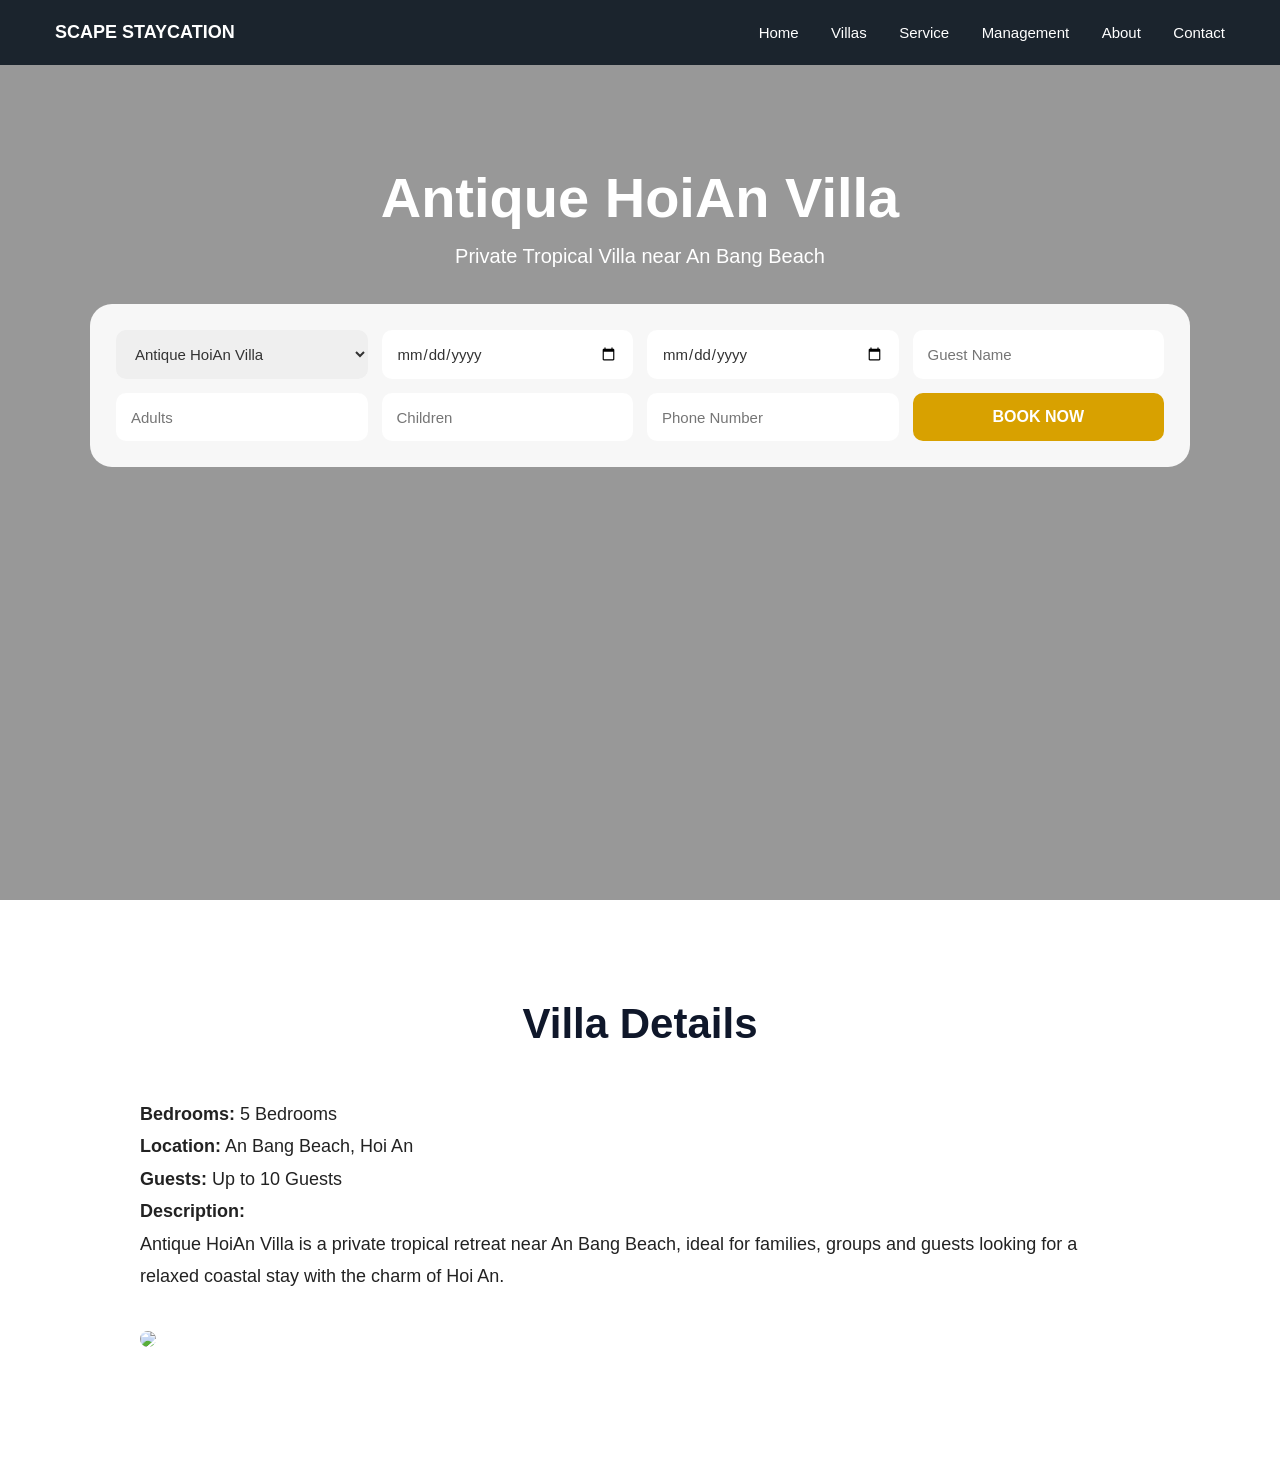
==== antique-hoian-villa.html @ 4401908b "Add files via upload" ====
<!DOCTYPE html>
<html lang="en">
<head>
<meta charset="UTF-8">
<meta name="viewport" content="width=device-width, initial-scale=1.0">
<title>Antique HoiAn Villa | Scape Staycation</title>
<link rel="stylesheet" href="style.css">
</head>
<body>

<header>
    <div class="logo">SCAPE STAYCATION</div>
    <nav>
    <a href="index.html">Home</a>
    <a href="villas.html">Villas</a>
    <a href="service.html">Service</a>
    <a href="management.html">Management</a>
    <a href="about.html">About</a>
    <a href="contact.html">Contact</a>
</nav>
</header>

<section class="hero">
    <div class="hero-content">
        <h1>Antique HoiAn Villa</h1>
        <p>Private Tropical Villa near An Bang Beach</p>

        <div class="booking-box">
            <select id="villa">
                <option>Antique HoiAn Villa</option>
            </select>

            <input type="date" id="checkin">
            <input type="date" id="checkout">
            <input type="text" id="guest" placeholder="Guest Name">

            <input type="number" id="adults" placeholder="Adults">
            <input type="number" id="children" placeholder="Children">
            <input type="text" id="phone" placeholder="Phone Number">

            <button onclick="bookNow()">BOOK NOW</button>
        </div>
    </div>
</section>

<section class="villas-preview">
    <h2>Villa Details</h2>

    <div style="max-width:1000px; margin:auto; color:#222; line-height:1.8; font-size:18px;">

        <p><strong>Bedrooms:</strong> 5 Bedrooms</p>
        <p><strong>Location:</strong> An Bang Beach, Hoi An</p>
        <p><strong>Guests:</strong> Up to 10 Guests</p>
        <p><strong>Description:</strong></p>

        <p>
            Antique HoiAn Villa is a private tropical retreat near An Bang Beach,
            ideal for families, groups and guests looking for a relaxed coastal stay
            with the charm of Hoi An.
        </p>

        <br>

        <img src="https://images.unsplash.com/photo-1582719478250-c89cae4dc85b?auto=format&fit=crop&w=1400&q=80"
             style="width:100%; border-radius:20px;">

    </div>
</section>

<script src="script.js"></script>
</body>
</html>
---- style.css ----
* {
  margin: 0;
  padding: 0;
  box-sizing: border-box;
  font-family: Arial, sans-serif;
}

html {
  scroll-behavior: smooth;
}

body {
  background: #f5f5f5;
  color: #222;
}

/* HEADER */
header {
  position: fixed;
  top: 0;
  width: 100%;
  padding: 22px 55px;
  display: flex;
  justify-content: space-between;
  align-items: center;
  background: rgba(10, 20, 30, 0.88);
  z-index: 1000;
}

.logo {
    display: flex;
    align-items: center;
    gap: 10px;
    font-weight: bold;
    font-size: 18px;
  color: white;
}

.logo img {
    width: 42px;
    height: 42px;
    object-fit: contain;
}

nav a {
  color: white;
  text-decoration: none;
  margin-left: 28px;
  font-size: 15px;
}

nav a:hover {
  color: #d8a100;
}

/* HERO */
.hero {
  min-height: 100vh;
  padding-top: 145px;
  padding-bottom: 70px;
  background:
    linear-gradient(rgba(0,0,0,0.38), rgba(0,0,0,0.38)),
    url('https://images.unsplash.com/photo-1507525428034-b723cf961d3e?auto=format&fit=crop&w=1600&q=80');
  background-size: cover;
  background-position: center;
  display: flex;
  justify-content: center;
  align-items: flex-start;
}

.hero-content {
  width: 100%;
  max-width: 1200px;
  text-align: center;
  color: white;
  margin-top: 20px;
  padding: 0 20px;
}

.hero h1 {
  font-size: 56px;
  margin-bottom: 15px;
}

.hero p {
  font-size: 20px;
  margin-bottom: 36px;
}

/* BOOKING GENERAL */
.booking-box {
  background: rgba(255,255,255,0.92);
  padding: 26px;
  border-radius: 22px;
  max-width: 1100px;
  margin: 0 auto;
}

.booking-box input,
.booking-box select {
  padding: 15px;
  border: none;
  border-radius: 10px;
  font-size: 15px;
  color: #333;
}

.booking-box button {
  background: #d8a100;
  color: white;
  border: none;
  border-radius: 10px;
  font-size: 16px;
  cursor: pointer;
  padding: 15px;
  font-weight: bold;
}

.booking-box button:hover {
  background: #b88a00;
}

/* HOME BOOKING */
.booking-box:not(.service-box-layout) {
  display: grid;
  grid-template-columns: repeat(4, 1fr);
  gap: 14px;
}

/* VILLAS */
.villas-preview {
  padding: 100px 60px;
  background: white;
  color: #222;
}

.villas-preview h2 {
  text-align: center;
  font-size: 42px;
  margin-bottom: 50px;
  color: #0f172a;
}

.villa-grid {
  display: grid;
  grid-template-columns: repeat(3, 1fr);
  gap: 28px;
  max-width: 1200px;
  margin: 0 auto;
}

.villa-card {
  background: white;
  border-radius: 18px;
  overflow: hidden;
  box-shadow: 0 10px 30px rgba(0,0,0,0.12);
}

.villa-card img {
  width: 100%;
  height: 250px;
  object-fit: cover;
}

.villa-card-content {
  padding: 22px;
}

.villa-card h3 {
  margin-bottom: 12px;
  font-size: 24px;
  color: #0f172a;
}

.villa-card p {
  color: #555;
  margin-bottom: 18px;
  line-height: 1.6;
}

.villa-card a {
  display: inline-block;
  background: #d8a100;
  color: white;
  text-decoration: none;
  padding: 12px 22px;
  border-radius: 8px;
  font-weight: bold;
}

/* SERVICE PAGE */
.service-box-layout {
  display: grid;
  grid-template-columns: 2.1fr 0.75fr;
  gap: 16px;
  align-items: start;
  max-width: 1050px;
  margin: 0 auto;
  padding: 18px;
}

.service-main {
  display: grid;
  grid-template-columns: repeat(4, 1fr);
  gap: 10px;
}

.service-main select,
.service-main input {
  padding: 11px 12px;
  border: none;
  border-radius: 10px;
  font-size: 13px;
  color: #333;
  height: 46px;
}

.price-box {
  grid-column: span 4;
  background: linear-gradient(90deg, #fff7df, #ffffff);
  border-radius: 10px;
  padding: 13px 16px;
  color: #222;
  display: flex;
  justify-content: space-between;
  gap: 12px;
  align-items: center;
  min-height: 70px;
}

.price-box strong {
  font-size: 15px;
}

#servicePrice {
  color: #c40000;
  font-size: 17px;
  font-weight: bold;
}

.price-box small {
  color: #555;
  font-size: 13px;
}

.service-main button {
  grid-column: span 2;
  background: #d8a100;
  color: white;
  border: none;
  border-radius: 10px;
  padding: 13px;
  height: 48px;
  font-size: 15px;
  font-weight: bold;
  cursor: pointer;
}

.service-price-list {
  background: rgba(255,255,255,0.96);
  padding: 15px;
  border-radius: 13px;
  color: #222;
  font-size: 13px;
  max-height: 420px;
  overflow-y: auto;
}

.service-price-list h3 {
  margin-bottom: 14px;
  color: #0f172a;
  font-size: 16px;
}

.service-price-list p {
  display: flex;
  justify-content: space-between;
  gap: 10px;
  border-bottom: 1px solid #ddd;
  padding: 7px 0;
  font-size: 12.5px;
  line-height: 1.4;
}

.service-price-list strong {
  white-space: nowrap;
  color: #0f172a;
}

/* FOOTER / SIMPLE SECTIONS */
footer {
  background: #0f172a;
  color: white;
  text-align: center;
  padding: 35px 20px;
}

/* MOBILE */
@media(max-width: 900px) {
  header {
    position: relative;
    padding: 22px 20px;
    flex-direction: column;
    gap: 16px;
  }

  .logo {
    font-size: 28px;
    text-align: center;
  }

  nav {
    text-align: center;
  }

  nav a {
    display: inline-block;
    margin: 6px 10px;
    font-size: 15px;
  }

  .hero {
    padding-top: 55px;
    min-height: auto;
  }

  .hero h1 {
    font-size: 38px;
  }

  .hero p {
    font-size: 18px;
  }

  .booking-box:not(.service-box-layout) {
    grid-template-columns: 1fr;
  }

  .service-box-layout {
    grid-template-columns: 1fr;
    max-width: 94%;
  }

  .service-main {
    grid-template-columns: 1fr;
  }

  .price-box,
  .service-main button {
    grid-column: span 1;
  }

  .price-box {
    flex-direction: column;
    align-items: flex-start;
  }

  .villa-grid {
    grid-template-columns: 1fr;
  }

  .villas-preview {
    padding: 70px 22px;
  }
.logo span {
    color: white;
}
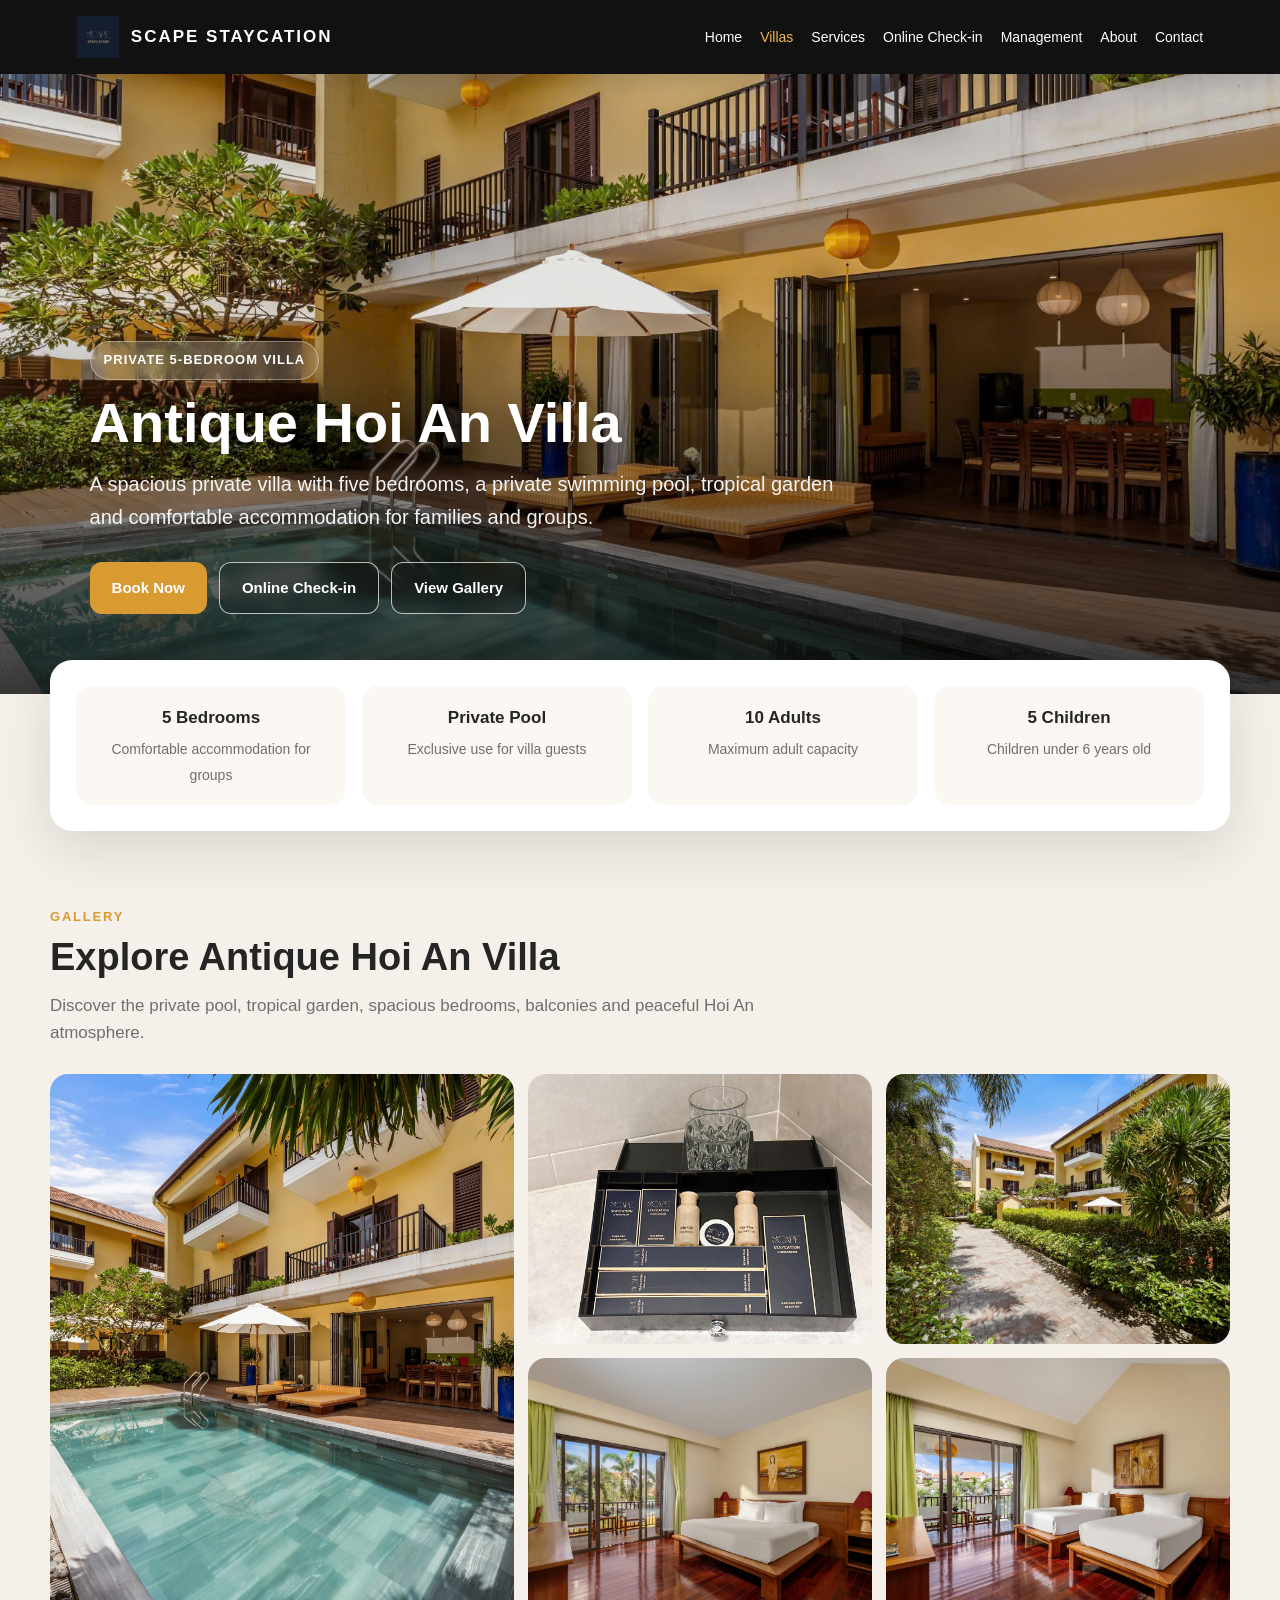
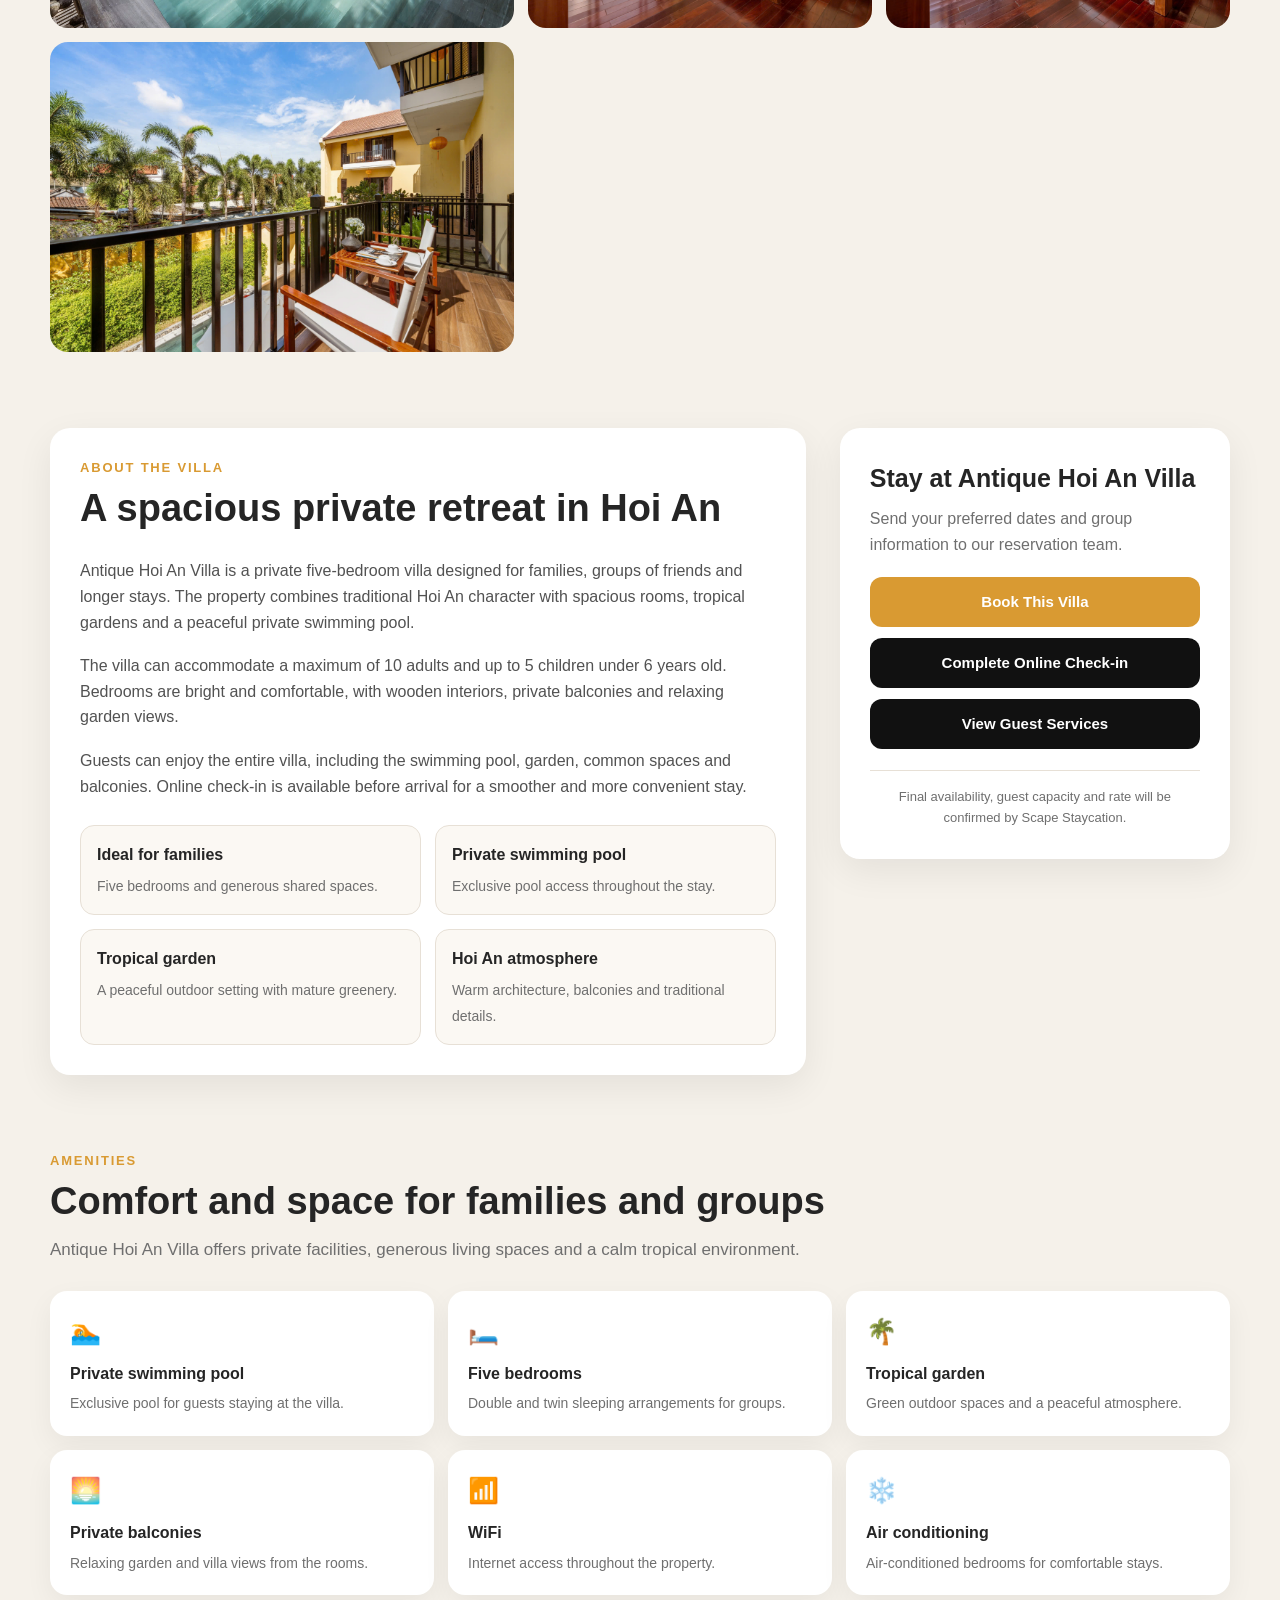
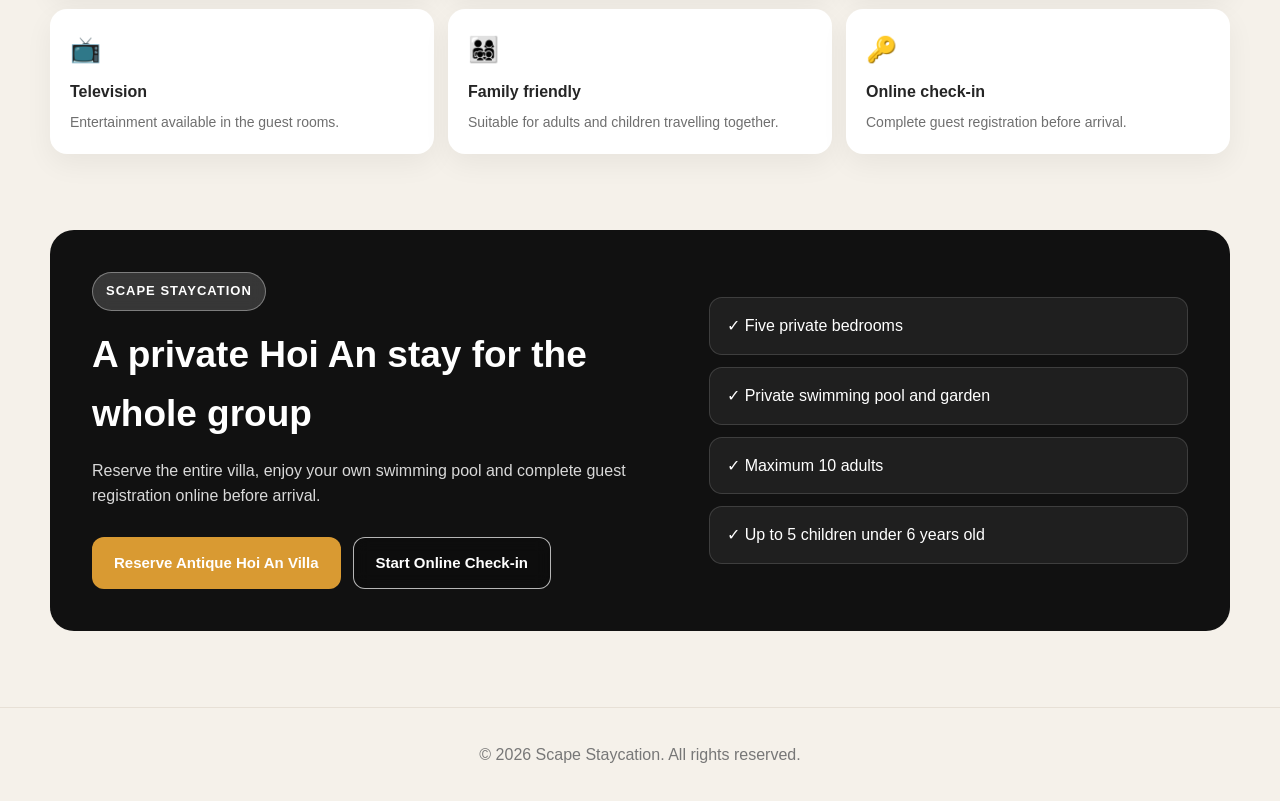
==== commit 12486611: "Enhance HTML structure and add meta description Added meta description and improved layout for bette" ====
--- a/antique-hoian-villa.html
+++ b/antique-hoian-villa.html
@@ -1,72 +1,1108 @@
 <!DOCTYPE html>
 <html lang="en">
 <head>
-<meta charset="UTF-8">
-<meta name="viewport" content="width=device-width, initial-scale=1.0">
-<title>Antique HoiAn Villa | Scape Staycation</title>
-<link rel="stylesheet" href="style.css">
+  <meta charset="UTF-8">
+  <meta name="viewport" content="width=device-width, initial-scale=1.0">
+
+  <title>Antique Hoi An Villa | Scape Staycation</title>
+
+  <meta
+    name="description"
+    content="Antique Hoi An Villa by Scape Staycation — a private 5-bedroom villa with a private pool, tropical garden and accommodation for up to 10 adults and 5 children under 6."
+  >
+
+  <link rel="icon" type="image/png" href="scape-logo.png">
+
+  <style>
+    :root{
+      --black:#111111;
+      --cream:#f5f1ea;
+      --white:#ffffff;
+      --gold:#d99a32;
+      --text:#252525;
+      --muted:#6f6f6f;
+      --line:#e7e0d6;
+      --card:#fbf8f3;
+    }
+
+    *{
+      box-sizing:border-box;
+      margin:0;
+      padding:0;
+    }
+
+    html{
+      scroll-behavior:smooth;
+    }
+
+    body{
+      font-family:Arial,Helvetica,sans-serif;
+      background:var(--cream);
+      color:var(--text);
+      line-height:1.6;
+    }
+
+    img{
+      display:block;
+      max-width:100%;
+    }
+
+    a{
+      color:inherit;
+    }
+
+    header{
+      width:100%;
+      background:var(--black);
+      color:var(--white);
+      padding:16px 6%;
+      display:flex;
+      align-items:center;
+      justify-content:space-between;
+      gap:24px;
+      position:sticky;
+      top:0;
+      z-index:1000;
+      box-shadow:0 8px 24px rgba(0,0,0,.12);
+    }
+
+    .brand{
+      display:flex;
+      align-items:center;
+      gap:12px;
+      text-decoration:none;
+      flex-shrink:0;
+    }
+
+    .brand img{
+      width:42px;
+      height:42px;
+      object-fit:contain;
+    }
+
+    .brand span{
+      font-size:17px;
+      font-weight:700;
+      letter-spacing:2px;
+    }
+
+    nav{
+      display:flex;
+      align-items:center;
+      justify-content:flex-end;
+      flex-wrap:wrap;
+      gap:18px;
+    }
+
+    nav a{
+      color:var(--white);
+      text-decoration:none;
+      font-size:14px;
+      transition:.2s ease;
+    }
+
+    nav a:hover,
+    nav a.active{
+      color:#f2b84b;
+    }
+
+    .hero{
+      min-height:620px;
+      padding:80px 7%;
+      display:flex;
+      align-items:flex-end;
+      background:
+        linear-gradient(
+          to top,
+          rgba(0,0,0,.76),
+          rgba(0,0,0,.08) 62%
+        ),
+        url("antique-3.jpg");
+      background-size:cover;
+      background-position:center;
+      color:var(--white);
+    }
+
+    .hero-content{
+      max-width:860px;
+    }
+
+    .eyebrow{
+      display:inline-block;
+      margin-bottom:14px;
+      padding:8px 13px;
+      border-radius:999px;
+      background:rgba(255,255,255,.16);
+      border:1px solid rgba(255,255,255,.35);
+      backdrop-filter:blur(8px);
+      font-size:13px;
+      font-weight:700;
+      letter-spacing:1px;
+      text-transform:uppercase;
+    }
+
+    .hero h1{
+      font-size:56px;
+      line-height:1.05;
+      margin-bottom:15px;
+      text-shadow:0 6px 25px rgba(0,0,0,.35);
+    }
+
+    .hero p{
+      max-width:760px;
+      font-size:20px;
+      line-height:1.65;
+      color:#f4f4f4;
+    }
+
+    .hero-actions{
+      margin-top:28px;
+      display:flex;
+      flex-wrap:wrap;
+      gap:12px;
+    }
+
+    .button{
+      display:inline-flex;
+      align-items:center;
+      justify-content:center;
+      min-height:50px;
+      padding:13px 22px;
+      border-radius:12px;
+      font-size:15px;
+      font-weight:700;
+      text-decoration:none;
+      transition:.2s ease;
+    }
+
+    .button-primary{
+      background:var(--gold);
+      color:var(--white);
+    }
+
+    .button-primary:hover{
+      transform:translateY(-2px);
+      background:#c88927;
+    }
+
+    .button-secondary{
+      color:var(--white);
+      border:1px solid rgba(255,255,255,.7);
+      background:rgba(0,0,0,.22);
+      backdrop-filter:blur(8px);
+    }
+
+    .button-secondary:hover{
+      background:rgba(255,255,255,.14);
+    }
+
+    main{
+      width:min(1180px,calc(100% - 36px));
+      margin:0 auto;
+    }
+
+    .quick-info{
+      margin-top:-34px;
+      position:relative;
+      z-index:5;
+      background:var(--white);
+      border-radius:22px;
+      box-shadow:0 18px 55px rgba(0,0,0,.12);
+      padding:26px;
+      display:grid;
+      grid-template-columns:repeat(4,1fr);
+      gap:16px;
+    }
+
+    .quick-item{
+      padding:18px;
+      border-radius:16px;
+      background:var(--card);
+      text-align:center;
+    }
+
+    .quick-item strong{
+      display:block;
+      font-size:17px;
+      margin-bottom:5px;
+    }
+
+    .quick-item span{
+      color:var(--muted);
+      font-size:14px;
+    }
+
+    section{
+      padding:76px 0 0;
+    }
+
+    .section-heading{
+      margin-bottom:28px;
+    }
+
+    .section-heading span{
+      display:block;
+      color:var(--gold);
+      text-transform:uppercase;
+      font-size:13px;
+      font-weight:700;
+      letter-spacing:1.8px;
+      margin-bottom:8px;
+    }
+
+    .section-heading h2{
+      font-size:38px;
+      line-height:1.15;
+      margin-bottom:12px;
+    }
+
+    .section-heading p{
+      max-width:780px;
+      color:var(--muted);
+      font-size:17px;
+    }
+
+    .gallery{
+      display:grid;
+      grid-template-columns:1.35fr 1fr 1fr;
+      grid-template-rows:270px 270px;
+      gap:14px;
+    }
+
+    .gallery-item{
+      border:0;
+      padding:0;
+      background:none;
+      cursor:pointer;
+      overflow:hidden;
+      border-radius:18px;
+      position:relative;
+    }
+
+    .gallery-item:first-child{
+      grid-row:1 / 3;
+    }
+
+    .gallery-item img{
+      width:100%;
+      height:100%;
+      object-fit:cover;
+      transition:transform .35s ease;
+    }
+
+    .gallery-item:hover img{
+      transform:scale(1.045);
+    }
+
+    .gallery-item::after{
+      content:"View";
+      position:absolute;
+      right:14px;
+      bottom:14px;
+      padding:7px 11px;
+      border-radius:999px;
+      color:#fff;
+      background:rgba(0,0,0,.55);
+      font-size:12px;
+      opacity:0;
+      transition:.25s ease;
+    }
+
+    .gallery-item:hover::after{
+      opacity:1;
+    }
+
+    .content-grid{
+      display:grid;
+      grid-template-columns:minmax(0,1.55fr) minmax(300px,.8fr);
+      gap:34px;
+      align-items:start;
+    }
+
+    .content-card,
+    .booking-card{
+      background:var(--white);
+      border-radius:20px;
+      padding:30px;
+      box-shadow:0 12px 36px rgba(0,0,0,.07);
+    }
+
+    .content-card h2,
+    .content-card h3{
+      margin-bottom:15px;
+    }
+
+    .content-card p{
+      color:#525252;
+      margin-bottom:18px;
+      font-size:16px;
+    }
+
+    .highlights{
+      margin-top:26px;
+      display:grid;
+      grid-template-columns:repeat(2,1fr);
+      gap:14px;
+    }
+
+    .highlight{
+      background:var(--card);
+      border:1px solid var(--line);
+      border-radius:14px;
+      padding:16px;
+    }
+
+    .highlight strong{
+      display:block;
+      margin-bottom:5px;
+    }
+
+    .highlight span{
+      color:var(--muted);
+      font-size:14px;
+    }
+
+    .booking-card{
+      position:sticky;
+      top:105px;
+    }
+
+    .booking-card h3{
+      font-size:25px;
+      margin-bottom:8px;
+    }
+
+    .booking-card > p{
+      color:var(--muted);
+      margin-bottom:20px;
+    }
+
+    .booking-card .button{
+      width:100%;
+      margin-bottom:11px;
+    }
+
+    .button-dark{
+      background:var(--black);
+      color:var(--white);
+    }
+
+    .button-dark:hover{
+      background:#303030;
+    }
+
+    .booking-note{
+      margin-top:10px;
+      padding-top:16px;
+      border-top:1px solid var(--line);
+      color:var(--muted);
+      font-size:13px;
+      text-align:center;
+    }
+
+    .amenities{
+      display:grid;
+      grid-template-columns:repeat(3,1fr);
+      gap:14px;
+    }
+
+    .amenity{
+      min-height:115px;
+      padding:20px;
+      background:var(--white);
+      border-radius:17px;
+      box-shadow:0 10px 28px rgba(0,0,0,.055);
+    }
+
+    .amenity-icon{
+      font-size:25px;
+      margin-bottom:10px;
+    }
+
+    .amenity strong{
+      display:block;
+      margin-bottom:4px;
+    }
+
+    .amenity span{
+      font-size:14px;
+      color:var(--muted);
+    }
+
+    .experience{
+      background:var(--black);
+      color:var(--white);
+      border-radius:24px;
+      padding:42px;
+      display:grid;
+      grid-template-columns:1.1fr .9fr;
+      gap:32px;
+      align-items:center;
+    }
+
+    .experience h2{
+      font-size:37px;
+      margin-bottom:14px;
+    }
+
+    .experience p{
+      color:#d9d9d9;
+      font-size:16px;
+    }
+
+    .experience-list{
+      display:grid;
+      gap:12px;
+    }
+
+    .experience-list div{
+      padding:15px 17px;
+      border:1px solid rgba(255,255,255,.14);
+      border-radius:13px;
+      background:rgba(255,255,255,.06);
+    }
+
+    .lightbox{
+      position:fixed;
+      inset:0;
+      z-index:3000;
+      background:rgba(0,0,0,.92);
+      display:none;
+      align-items:center;
+      justify-content:center;
+      padding:26px;
+    }
+
+    .lightbox.open{
+      display:flex;
+    }
+
+    .lightbox img{
+      max-width:min(1200px,92vw);
+      max-height:86vh;
+      object-fit:contain;
+      border-radius:10px;
+      box-shadow:0 20px 80px rgba(0,0,0,.55);
+    }
+
+    .lightbox-close{
+      position:fixed;
+      top:20px;
+      right:24px;
+      width:46px;
+      height:46px;
+      border:0;
+      border-radius:50%;
+      color:#fff;
+      background:rgba(255,255,255,.14);
+      font-size:30px;
+      cursor:pointer;
+    }
+
+    .lightbox-nav{
+      position:fixed;
+      top:50%;
+      transform:translateY(-50%);
+      width:48px;
+      height:58px;
+      border:0;
+      border-radius:12px;
+      color:#fff;
+      background:rgba(255,255,255,.14);
+      font-size:30px;
+      cursor:pointer;
+    }
+
+    .lightbox-prev{
+      left:22px;
+    }
+
+    .lightbox-next{
+      right:22px;
+    }
+
+    footer{
+      margin-top:76px;
+      padding:34px 20px;
+      color:#777;
+      text-align:center;
+      border-top:1px solid var(--line);
+    }
+
+    @media(max-width:950px){
+      header{
+        position:relative;
+        display:block;
+        text-align:center;
+      }
+
+      .brand{
+        justify-content:center;
+      }
+
+      nav{
+        justify-content:center;
+        margin-top:15px;
+      }
+
+      .hero{
+        min-height:540px;
+      }
+
+      .hero h1{
+        font-size:45px;
+      }
+
+      .quick-info{
+        grid-template-columns:repeat(2,1fr);
+      }
+
+      .gallery{
+        grid-template-columns:1fr 1fr;
+        grid-template-rows:340px 220px 220px 220px;
+      }
+
+      .gallery-item:first-child{
+        grid-column:1 / 3;
+        grid-row:auto;
+      }
+
+      .content-grid{
+        grid-template-columns:1fr;
+      }
+
+      .booking-card{
+        position:static;
+      }
+
+      .amenities{
+        grid-template-columns:repeat(2,1fr);
+      }
+
+      .experience{
+        grid-template-columns:1fr;
+      }
+    }
+
+    @media(max-width:650px){
+      header{
+        padding:16px 20px;
+      }
+
+      nav{
+        gap:10px 15px;
+      }
+
+      nav a{
+        font-size:13px;
+      }
+
+      .hero{
+        min-height:500px;
+        padding:55px 22px;
+      }
+
+      .hero h1{
+        font-size:36px;
+      }
+
+      .hero p{
+        font-size:17px;
+      }
+
+      main{
+        width:min(100% - 24px,1180px);
+      }
+
+      .quick-info{
+        margin-top:-24px;
+        grid-template-columns:1fr 1fr;
+        padding:15px;
+      }
+
+      .quick-item{
+        padding:14px 8px;
+      }
+
+      section{
+        padding-top:58px;
+      }
+
+      .section-heading h2{
+        font-size:31px;
+      }
+
+      .gallery{
+        display:grid;
+        grid-template-columns:1fr;
+        grid-template-rows:280px repeat(5,210px);
+      }
+
+      .gallery-item:first-child{
+        grid-column:auto;
+      }
+
+      .content-card,
+      .booking-card{
+        padding:22px;
+      }
+
+      .highlights,
+      .amenities{
+        grid-template-columns:1fr;
+      }
+
+      .experience{
+        padding:28px 22px;
+      }
+
+      .experience h2{
+        font-size:30px;
+      }
+
+      .lightbox-nav{
+        width:42px;
+        height:52px;
+      }
+
+      .lightbox-prev{
+        left:8px;
+      }
+
+      .lightbox-next{
+        right:8px;
+      }
+    }
+  </style>
 </head>
+
 <body>
 
 <header>
-    <div class="logo">SCAPE STAYCATION</div>
-    <nav>
+  <a class="brand" href="index.html">
+    <img src="scape-logo.png" alt="Scape Staycation logo">
+    <span>SCAPE STAYCATION</span>
+  </a>
+
+  <nav>
     <a href="index.html">Home</a>
-    <a href="villas.html">Villas</a>
-    <a href="service.html">Service</a>
+    <a href="villas.html" class="active">Villas</a>
+    <a href="dich vu.html">Services</a>
+    <a href="checkin.html">Online Check-in</a>
     <a href="management.html">Management</a>
     <a href="about.html">About</a>
     <a href="contact.html">Contact</a>
-</nav>
+  </nav>
 </header>
 
 <section class="hero">
-    <div class="hero-content">
-        <h1>Antique HoiAn Villa</h1>
-        <p>Private Tropical Villa near An Bang Beach</p>
-
-        <div class="booking-box">
-            <select id="villa">
-                <option>Antique HoiAn Villa</option>
-            </select>
-
-            <input type="date" id="checkin">
-            <input type="date" id="checkout">
-            <input type="text" id="guest" placeholder="Guest Name">
-
-            <input type="number" id="adults" placeholder="Adults">
-            <input type="number" id="children" placeholder="Children">
-            <input type="text" id="phone" placeholder="Phone Number">
-
-            <button onclick="bookNow()">BOOK NOW</button>
+  <div class="hero-content">
+    <span class="eyebrow">Private 5-Bedroom Villa</span>
+
+    <h1>Antique Hoi An Villa</h1>
+
+    <p>
+      A spacious private villa with five bedrooms, a private swimming pool,
+      tropical garden and comfortable accommodation for families and groups.
+    </p>
+
+    <div class="hero-actions">
+      <a class="button button-primary" href="index.html#booking">
+        Book Now
+      </a>
+
+      <a class="button button-secondary" href="checkin.html">
+        Online Check-in
+      </a>
+
+      <a class="button button-secondary" href="#gallery">
+        View Gallery
+      </a>
+    </div>
+  </div>
+</section>
+
+<main>
+
+  <div class="quick-info">
+    <div class="quick-item">
+      <strong>5 Bedrooms</strong>
+      <span>Comfortable accommodation for groups</span>
+    </div>
+
+    <div class="quick-item">
+      <strong>Private Pool</strong>
+      <span>Exclusive use for villa guests</span>
+    </div>
+
+    <div class="quick-item">
+      <strong>10 Adults</strong>
+      <span>Maximum adult capacity</span>
+    </div>
+
+    <div class="quick-item">
+      <strong>5 Children</strong>
+      <span>Children under 6 years old</span>
+    </div>
+  </div>
+
+  <section id="gallery">
+    <div class="section-heading">
+      <span>Gallery</span>
+      <h2>Explore Antique Hoi An Villa</h2>
+      <p>
+        Discover the private pool, tropical garden, spacious bedrooms,
+        balconies and peaceful Hoi An atmosphere.
+      </p>
+    </div>
+
+    <div class="gallery">
+      <button class="gallery-item" type="button" data-index="0">
+        <img
+          src="antique-3.jpg"
+          alt="Private swimming pool at Antique Hoi An Villa"
+          loading="eager"
+        >
+      </button>
+
+      <button class="gallery-item" type="button" data-index="1">
+        <img
+          src="antique-1.jpg"
+          alt="Tropical garden at Antique Hoi An Villa"
+          loading="lazy"
+        >
+      </button>
+
+      <button class="gallery-item" type="button" data-index="2">
+        <img
+          src="antique-2.jpg"
+          alt="Exterior entrance at Antique Hoi An Villa"
+          loading="lazy"
+        >
+      </button>
+
+      <button class="gallery-item" type="button" data-index="3">
+        <img
+          src="antique-4.jpg"
+          alt="Double bedroom at Antique Hoi An Villa"
+          loading="lazy"
+        >
+      </button>
+
+      <button class="gallery-item" type="button" data-index="4">
+        <img
+          src="antique-5.jpg"
+          alt="Twin bedroom at Antique Hoi An Villa"
+          loading="lazy"
+        >
+      </button>
+
+      <button class="gallery-item" type="button" data-index="5">
+        <img
+          src="antique-6.jpg"
+          alt="Balcony overlooking the garden at Antique Hoi An Villa"
+          loading="lazy"
+        >
+      </button>
+    </div>
+  </section>
+
+  <section>
+    <div class="content-grid">
+
+      <article class="content-card">
+        <div class="section-heading">
+          <span>About the villa</span>
+          <h2>A spacious private retreat in Hoi An</h2>
         </div>
+
+        <p>
+          Antique Hoi An Villa is a private five-bedroom villa designed for
+          families, groups of friends and longer stays. The property combines
+          traditional Hoi An character with spacious rooms, tropical gardens
+          and a peaceful private swimming pool.
+        </p>
+
+        <p>
+          The villa can accommodate a maximum of 10 adults and up to
+          5 children under 6 years old. Bedrooms are bright and comfortable,
+          with wooden interiors, private balconies and relaxing garden views.
+        </p>
+
+        <p>
+          Guests can enjoy the entire villa, including the swimming pool,
+          garden, common spaces and balconies. Online check-in is available
+          before arrival for a smoother and more convenient stay.
+        </p>
+
+        <div class="highlights">
+          <div class="highlight">
+            <strong>Ideal for families</strong>
+            <span>Five bedrooms and generous shared spaces.</span>
+          </div>
+
+          <div class="highlight">
+            <strong>Private swimming pool</strong>
+            <span>Exclusive pool access throughout the stay.</span>
+          </div>
+
+          <div class="highlight">
+            <strong>Tropical garden</strong>
+            <span>A peaceful outdoor setting with mature greenery.</span>
+          </div>
+
+          <div class="highlight">
+            <strong>Hoi An atmosphere</strong>
+            <span>Warm architecture, balconies and traditional details.</span>
+          </div>
+        </div>
+      </article>
+
+      <aside class="booking-card">
+        <h3>Stay at Antique Hoi An Villa</h3>
+
+        <p>
+          Send your preferred dates and group information to our reservation
+          team.
+        </p>
+
+        <a class="button button-primary" href="index.html#booking">
+          Book This Villa
+        </a>
+
+        <a class="button button-dark" href="checkin.html">
+          Complete Online Check-in
+        </a>
+
+        <a class="button button-dark" href="dich vu.html">
+          View Guest Services
+        </a>
+
+        <div class="booking-note">
+          Final availability, guest capacity and rate will be confirmed by
+          Scape Staycation.
+        </div>
+      </aside>
+
     </div>
-</section>
-
-<section class="villas-preview">
-    <h2>Villa Details</h2>
-
-    <div style="max-width:1000px; margin:auto; color:#222; line-height:1.8; font-size:18px;">
-
-        <p><strong>Bedrooms:</strong> 5 Bedrooms</p>
-        <p><strong>Location:</strong> An Bang Beach, Hoi An</p>
-        <p><strong>Guests:</strong> Up to 10 Guests</p>
-        <p><strong>Description:</strong></p>
+  </section>
+
+  <section>
+    <div class="section-heading">
+      <span>Amenities</span>
+      <h2>Comfort and space for families and groups</h2>
+      <p>
+        Antique Hoi An Villa offers private facilities, generous living
+        spaces and a calm tropical environment.
+      </p>
+    </div>
+
+    <div class="amenities">
+      <div class="amenity">
+        <div class="amenity-icon">🏊</div>
+        <strong>Private swimming pool</strong>
+        <span>Exclusive pool for guests staying at the villa.</span>
+      </div>
+
+      <div class="amenity">
+        <div class="amenity-icon">🛏️</div>
+        <strong>Five bedrooms</strong>
+        <span>Double and twin sleeping arrangements for groups.</span>
+      </div>
+
+      <div class="amenity">
+        <div class="amenity-icon">🌴</div>
+        <strong>Tropical garden</strong>
+        <span>Green outdoor spaces and a peaceful atmosphere.</span>
+      </div>
+
+      <div class="amenity">
+        <div class="amenity-icon">🌅</div>
+        <strong>Private balconies</strong>
+        <span>Relaxing garden and villa views from the rooms.</span>
+      </div>
+
+      <div class="amenity">
+        <div class="amenity-icon">📶</div>
+        <strong>WiFi</strong>
+        <span>Internet access throughout the property.</span>
+      </div>
+
+      <div class="amenity">
+        <div class="amenity-icon">❄️</div>
+        <strong>Air conditioning</strong>
+        <span>Air-conditioned bedrooms for comfortable stays.</span>
+      </div>
+
+      <div class="amenity">
+        <div class="amenity-icon">📺</div>
+        <strong>Television</strong>
+        <span>Entertainment available in the guest rooms.</span>
+      </div>
+
+      <div class="amenity">
+        <div class="amenity-icon">👨‍👩‍👧‍👦</div>
+        <strong>Family friendly</strong>
+        <span>Suitable for adults and children travelling together.</span>
+      </div>
+
+      <div class="amenity">
+        <div class="amenity-icon">🔑</div>
+        <strong>Online check-in</strong>
+        <span>Complete guest registration before arrival.</span>
+      </div>
+    </div>
+  </section>
+
+  <section>
+    <div class="experience">
+      <div>
+        <span class="eyebrow">Scape Staycation</span>
+
+        <h2>A private Hoi An stay for the whole group</h2>
 
         <p>
-            Antique HoiAn Villa is a private tropical retreat near An Bang Beach,
-            ideal for families, groups and guests looking for a relaxed coastal stay
-            with the charm of Hoi An.
+          Reserve the entire villa, enjoy your own swimming pool and complete
+          guest registration online before arrival.
         </p>
 
-        <br>
-
-        <img src="https://images.unsplash.com/photo-1582719478250-c89cae4dc85b?auto=format&fit=crop&w=1400&q=80"
-             style="width:100%; border-radius:20px;">
-
+        <div class="hero-actions">
+          <a class="button button-primary" href="index.html#booking">
+            Reserve Antique Hoi An Villa
+          </a>
+
+          <a class="button button-secondary" href="checkin.html">
+            Start Online Check-in
+          </a>
+        </div>
+      </div>
+
+      <div class="experience-list">
+        <div>✓ Five private bedrooms</div>
+        <div>✓ Private swimming pool and garden</div>
+        <div>✓ Maximum 10 adults</div>
+        <div>✓ Up to 5 children under 6 years old</div>
+      </div>
     </div>
-</section>
-
-<script src="script.js"></script>
+  </section>
+
+</main>
+
+<div class="lightbox" id="lightbox" aria-hidden="true">
+  <button
+    class="lightbox-close"
+    id="lightboxClose"
+    type="button"
+    aria-label="Close gallery"
+  >
+    ×
+  </button>
+
+  <button
+    class="lightbox-nav lightbox-prev"
+    id="lightboxPrev"
+    type="button"
+    aria-label="Previous image"
+  >
+    ‹
+  </button>
+
+  <img id="lightboxImage" src="" alt="Antique Hoi An Villa gallery image">
+
+  <button
+    class="lightbox-nav lightbox-next"
+    id="lightboxNext"
+    type="button"
+    aria-label="Next image"
+  >
+    ›
+  </button>
+</div>
+
+<footer>
+  © 2026 Scape Staycation. All rights reserved.
+</footer>
+
+<script>
+  const galleryImages = [
+    "antique-3.jpg",
+    "antique-1.jpg",
+    "antique-2.jpg",
+    "antique-4.jpg",
+    "antique-5.jpg",
+    "antique-6.jpg"
+  ];
+
+  const lightbox = document.getElementById("lightbox");
+  const lightboxImage = document.getElementById("lightboxImage");
+  const lightboxClose = document.getElementById("lightboxClose");
+  const lightboxPrev = document.getElementById("lightboxPrev");
+  const lightboxNext = document.getElementById("lightboxNext");
+  const galleryButtons = document.querySelectorAll(".gallery-item");
+
+  let currentImageIndex = 0;
+
+  function showImage(index) {
+    currentImageIndex =
+      (index + galleryImages.length) % galleryImages.length;
+
+    lightboxImage.src = galleryImages[currentImageIndex];
+  }
+
+  function openLightbox(index) {
+    showImage(index);
+    lightbox.classList.add("open");
+    lightbox.setAttribute("aria-hidden", "false");
+    document.body.style.overflow = "hidden";
+  }
+
+  function closeLightbox() {
+    lightbox.classList.remove("open");
+    lightbox.setAttribute("aria-hidden", "true");
+    document.body.style.overflow = "";
+  }
+
+  galleryButtons.forEach((button) => {
+    button.addEventListener("click", () => {
+      const index = Number(button.dataset.index);
+      openLightbox(index);
+    });
+  });
+
+  lightboxClose.addEventListener("click", closeLightbox);
+
+  lightboxPrev.addEventListener("click", () => {
+    showImage(currentImageIndex - 1);
+  });
+
+  lightboxNext.addEventListener("click", () => {
+    showImage(currentImageIndex + 1);
+  });
+
+  lightbox.addEventListener("click", (event) => {
+    if (event.target === lightbox) {
+      closeLightbox();
+    }
+  });
+
+  document.addEventListener("keydown", (event) => {
+    if (!lightbox.classList.contains("open")) {
+      return;
+    }
+
+    if (event.key === "Escape") {
+      closeLightbox();
+    }
+
+    if (event.key === "ArrowLeft") {
+      showImage(currentImageIndex - 1);
+    }
+
+    if (event.key === "ArrowRight") {
+      showImage(currentImageIndex + 1);
+    }
+  });
+</script>
+
 </body>
 </html>
